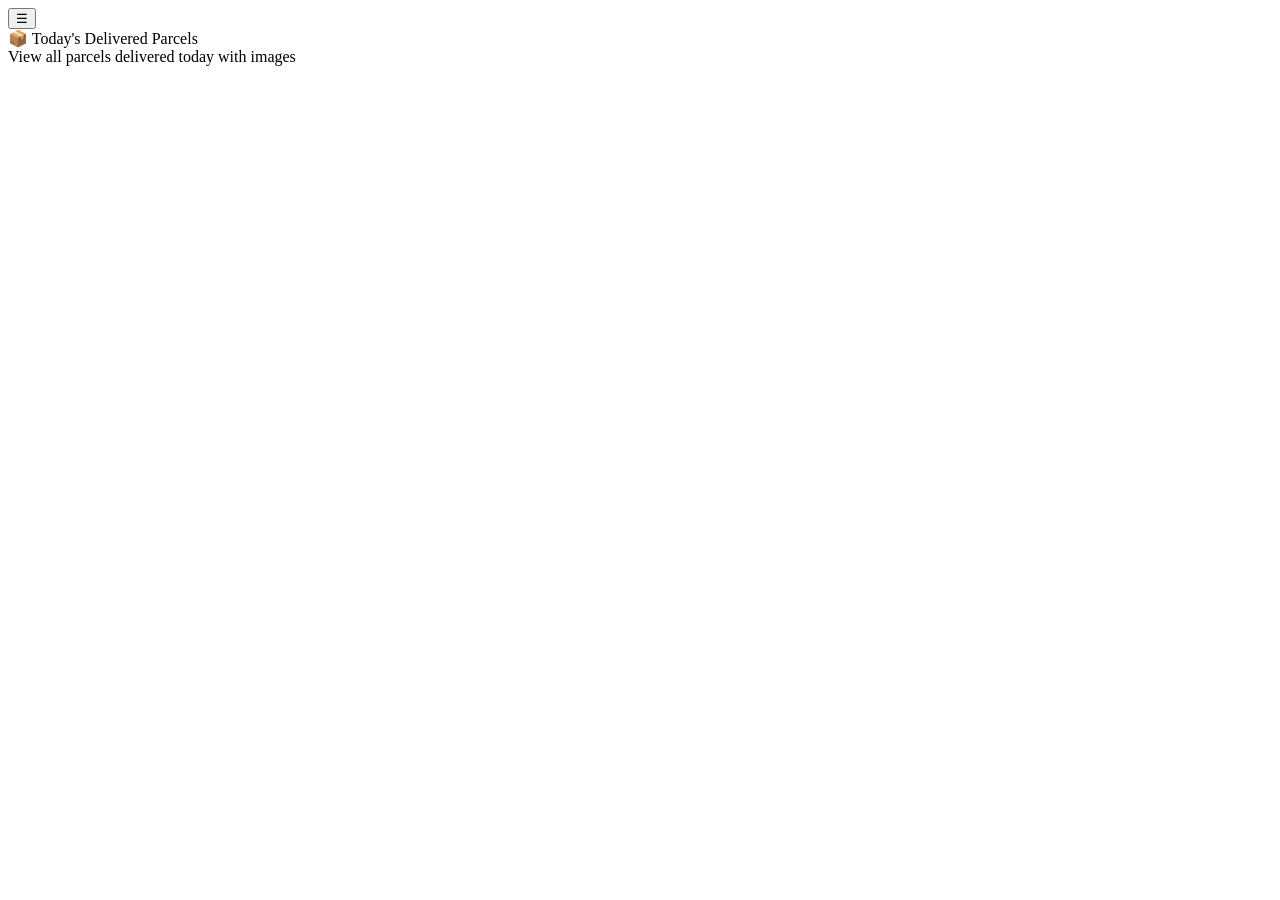
==== delivered_today.html @ 728ce5bb "Add files via upload" ====
<!DOCTYPE html>
<html lang="en">
<head>
  <meta charset="UTF-8">
  <meta name="viewport" content="width=device-width, initial-scale=1.0">
  <title>Today's Delivered Parcels</title>
  <link rel="stylesheet" href="css/style.css"> <!-- Your compiled central application CSS -->
</head>
<body>

  <!-- Layout Engine Hook Selection -->
  <div id="sidebar-injector"></div>

  <!-- Main View Container Context -->
  <div class="main-content" id="mainContent">
    <header class="topbar">
      <button class="menu-btn" onclick="toggleSidebar()" aria-label="Toggle menu">☰</button>
      <div class="page-info">
        <div class="page-title">
          <span>📦</span>
          <span>Today's Delivered Parcels</span>
          <span id="cacheIndicator" class="cache-indicator" style="display: none;">Cached</span>
        </div>
        <div class="page-subtitle">View all parcels delivered today with images</div>
      </div>
    </header>

    <div class="content-wrapper">
      <!-- Unique Local Content Content Node Grid Blocks -->
    </div>
  </div>

  <!-- JavaScript Resource Pipeline Includes -->
  <script src="js/app-core.js"></script>
  <script src="js/pages/delivered-today.js"></script> <!-- Page-specific operational scripts -->
</body>
</html>
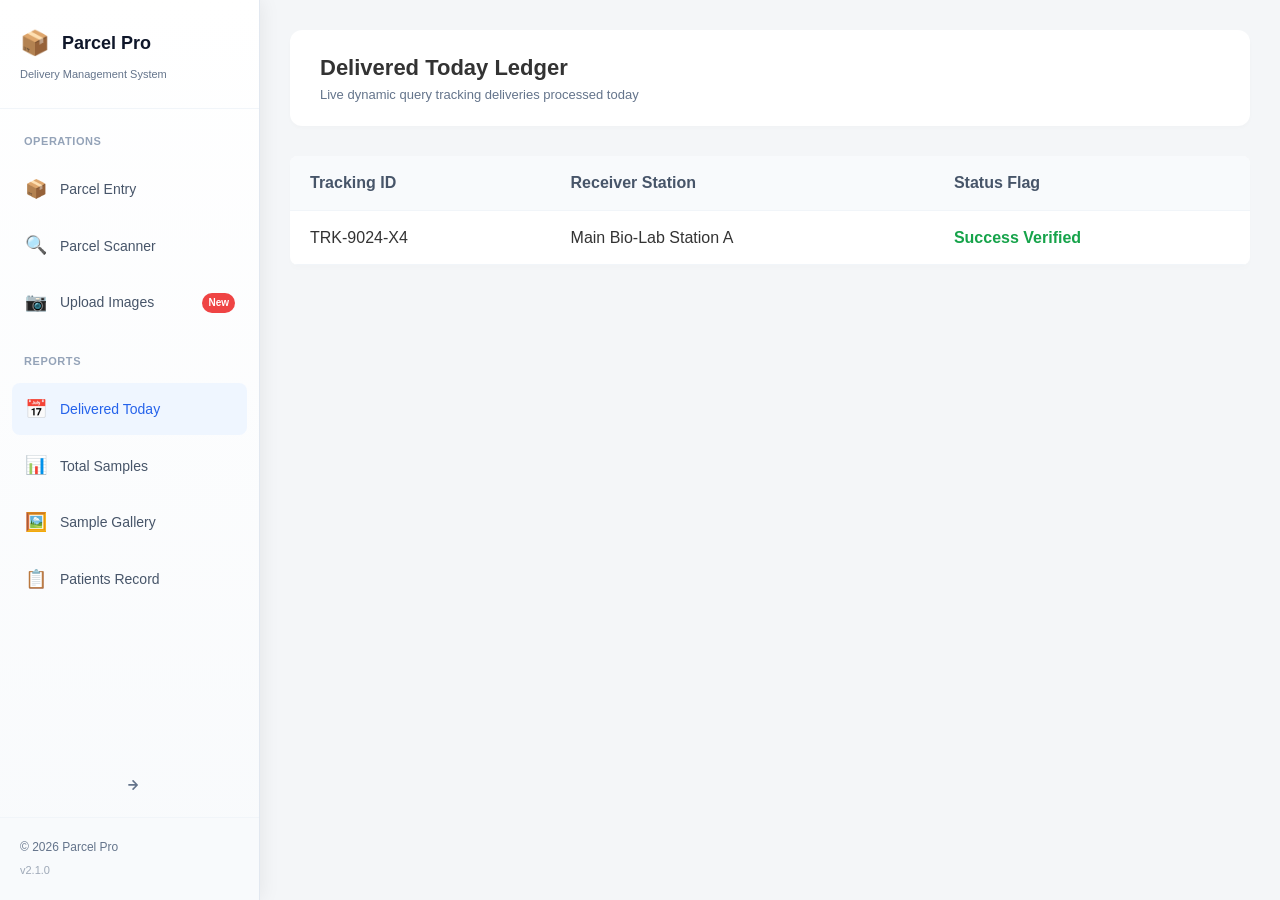
==== commit 1430a6b5: "Create delivered_today.html" ====
--- a/delivered_today.html
+++ b/delivered_today.html
@@ -1,37 +1,48 @@
-<!DOCTYPE html>
-<html lang="en">
-<head>
-  <meta charset="UTF-8">
-  <meta name="viewport" content="width=device-width, initial-scale=1.0">
-  <title>Today's Delivered Parcels</title>
-  <link rel="stylesheet" href="css/style.css"> <!-- Your compiled central application CSS -->
-</head>
-<body>
-
-  <!-- Layout Engine Hook Selection -->
-  <div id="sidebar-injector"></div>
-
-  <!-- Main View Container Context -->
-  <div class="main-content" id="mainContent">
-    <header class="topbar">
-      <button class="menu-btn" onclick="toggleSidebar()" aria-label="Toggle menu">☰</button>
-      <div class="page-info">
-        <div class="page-title">
-          <span>📦</span>
-          <span>Today's Delivered Parcels</span>
-          <span id="cacheIndicator" class="cache-indicator" style="display: none;">Cached</span>
-        </div>
-        <div class="page-subtitle">View all parcels delivered today with images</div>
-      </div>
-    </header>
-
-    <div class="content-wrapper">
-      <!-- Unique Local Content Content Node Grid Blocks -->
-    </div>
-  </div>
-
-  <!-- JavaScript Resource Pipeline Includes -->
-  <script src="js/app-core.js"></script>
-  <script src="js/pages/delivered-today.js"></script> <!-- Page-specific operational scripts -->
-</body>
-</html>+<!DOCTYPE html>
+<html lang="en">
+<head>
+  <meta charset="UTF-8">
+  <meta name="viewport" content="width=device-width, initial-scale=1.0">
+  <title>Today's Delivered Logistics</title>
+  <link rel="stylesheet" href="css/style.css">
+  <style>
+    .report-table { width: 100%; border-collapse: collapse; background: white; border-radius: 8px; overflow: hidden; box-shadow: 0 4px 6px rgba(0,0,0,0.01); }
+    .report-table th, .report-table td { padding: 14px 20px; text-align: left; border-bottom: 1px solid #f1f5f9; }
+    .report-table th { background: #f8fafc; font-weight: 600; color: #475569; }
+  </style>
+</head>
+<body>
+
+  <div id="sidebar-injector"></div>
+
+  <main class="main-content" id="mainContent">
+    <header class="topbar">
+      <button class="menu-btn" onclick="toggleSidebar()">☰</button>
+      <div>
+        <h1 style="font-size: 22px; font-weight: 700;">Delivered Today Ledger</h1>
+        <p style="font-size: 13px; color: #64748b;">Live dynamic query tracking deliveries processed today</p>
+      </div>
+    </header>
+
+    <table class="report-table">
+      <thead>
+        <tr>
+          <th>Tracking ID</th>
+          <th>Receiver Station</th>
+          <th>Status Flag</th>
+        </tr>
+      </thead>
+      <tbody>
+        <tr>
+          <td>TRK-9024-X4</td>
+          <td>Main Bio-Lab Station A</td>
+          <td><span style="color:#16a34a; font-weight:600;">Success Verified</span></td>
+        </tr>
+      </tbody>
+    </table>
+  </main>
+
+  <script src="js/config.js"></script>
+  <script src="js/app-core.js"></script>
+</body>
+</html>
--- a/css/style.css
+++ b/css/style.css
@@ -0,0 +1,260 @@
+/* Core Structural Layout Configurations */
+* {
+  box-sizing: border-box;
+  margin: 0;
+  padding: 0;
+}
+
+body {
+  font-family: -apple-system, BlinkMacSystemFont, 'Segoe UI', Arial, sans-serif;
+  background: #f4f6f8;
+  color: #333;
+  line-height: 1.6;
+  display: flex;
+  min-height: 100vh;
+  overflow-x: hidden;
+}
+
+/* Sidebar Specific Visual Formats */
+.sidebar {
+  width: 260px;
+  background: linear-gradient(180deg, #ffffff 0%, #f8fafc 100%);
+  color: #1e293b;
+  padding: 0;
+  position: fixed;
+  top: 0;
+  left: 0;
+  height: 100%;
+  transition: all 0.3s cubic-bezier(0.4, 0, 0.2, 1);
+  z-index: 1000;
+  overflow-y: auto;
+  box-shadow: 0 0 20px rgba(0, 0, 0, 0.08);
+  border-right: 1px solid #e2e8f0;
+  display: flex;
+  flex-direction: column;
+}
+
+.sidebar.collapsed {
+  width: 70px;
+}
+
+.sidebar-header {
+  padding: 24px 20px;
+  border-bottom: 1px solid #f1f5f9;
+  cursor: pointer;
+  transition: background 0.2s;
+}
+
+.sidebar-header:hover {
+  background: #f8fafc;
+}
+
+.logo {
+  display: flex;
+  align-items: center;
+  gap: 12px;
+}
+
+.logo-icon {
+  font-size: 24px;
+  flex-shrink: 0;
+}
+
+.logo-text {
+  font-weight: 700;
+  font-size: 18px;
+  color: #0f172a;
+  white-space: nowrap;
+  opacity: 1;
+  transition: opacity 0.2s;
+}
+
+.sidebar.collapsed .logo-text,
+.sidebar.collapsed .sidebar-subtitle,
+.sidebar.collapsed .menu-section-title,
+.sidebar.collapsed .menu-item-text,
+.sidebar.collapsed .menu-item-badge,
+.sidebar.collapsed .sidebar-footer {
+  display: none !important;
+}
+
+.sidebar-subtitle {
+  font-size: 11px;
+  color: #64748b;
+  margin-top: 4px;
+  font-weight: 500;
+}
+
+.sidebar-menu {
+  padding: 24px 12px;
+  flex-grow: 1;
+}
+
+.menu-section {
+  margin-bottom: 24px;
+}
+
+.menu-section-title {
+  font-size: 11px;
+  text-transform: uppercase;
+  letter-spacing: 0.05em;
+  color: #94a3b8;
+  font-weight: 700;
+  padding: 0 12px;
+  margin-bottom: 12px;
+}
+
+.menu-items {
+  display: flex;
+  flex-direction: column;
+  gap: 4px;
+}
+
+.menu-item {
+  display: flex;
+  align-items: center;
+  padding: 12px;
+  color: #475569;
+  text-decoration: none;
+  border-radius: 8px;
+  font-weight: 500;
+  font-size: 14px;
+  transition: all 0.2s;
+  position: relative;
+}
+
+.menu-item:hover {
+  background: #f1f5f9;
+  color: #0f172a;
+}
+
+.menu-item.active {
+  background: #eff6ff;
+  color: #2563eb;
+}
+
+.menu-item-icon {
+  font-size: 18px;
+  margin-right: 12px;
+  width: 24px;
+  text-align: center;
+  flex-shrink: 0;
+}
+
+.sidebar.collapsed .menu-item-icon {
+  margin-right: 0;
+}
+
+.menu-item-badge {
+  margin-left: auto;
+  background: #ef4444;
+  color: white;
+  font-size: 10px;
+  padding: 2px 6px;
+  border-radius: 10px;
+  font-weight: 600;
+}
+
+/* Tooltip Display Engine configurations for Collapsed layouts */
+.sidebar.collapsed .menu-item[data-tooltip]:hover::after {
+  content: attr(data-tooltip);
+  position: absolute;
+  left: 80px;
+  top: 50%;
+  transform: translateY(-50%);
+  background: #0f172a;
+  color: white;
+  padding: 6px 12px;
+  border-radius: 6px;
+  font-size: 12px;
+  white-space: nowrap;
+  z-index: 2000;
+  box-shadow: 0 4px 6px -1px rgba(0,0,0,0.1);
+}
+
+.collapse-expand {
+  background: none;
+  border: none;
+  color: #64748b;
+  padding: 12px;
+  cursor: pointer;
+  display: flex;
+  align-items: center;
+  justify-content: center;
+  margin: 12px;
+  border-radius: 8px;
+  transition: background 0.2s;
+}
+
+.collapse-expand:hover {
+  background: #f1f5f9;
+}
+
+.sidebar.collapsed .collapse-expand svg {
+  transform: rotate(180deg);
+}
+
+.sidebar-footer {
+  padding: 20px;
+  font-size: 12px;
+  color: #64748b;
+  border-top: 1px solid #f1f5f9;
+  background: #f8fafc;
+}
+
+/* Master Content Positioning Elements */
+.main-content {
+  flex-grow: 1;
+  margin-left: 260px;
+  padding: 30px;
+  transition: all 0.3s cubic-bezier(0.4, 0, 0.2, 1);
+  min-height: 100vh;
+}
+
+.main-content.sidebar-collapsed {
+  margin-left: 70px;
+}
+
+.topbar {
+  background: white;
+  padding: 20px 30px;
+  border-radius: 12px;
+  box-shadow: 0 2px 4px rgba(0,0,0,0.02);
+  margin-bottom: 30px;
+  display: flex;
+  align-items: center;
+  justify-content: space-between;
+}
+
+.menu-btn {
+  display: none;
+  background: none;
+  border: none;
+  font-size: 24px;
+  cursor: pointer;
+}
+
+/* Adaptive Media Viewport Engine Breakpoints */
+@media (max-width: 768px) {
+  .sidebar {
+    transform: translateX(-100%);
+  }
+  .sidebar.open {
+    transform: translateX(0);
+    width: 260px;
+  }
+  .sidebar.open .logo-text,
+  .sidebar.open .sidebar-subtitle,
+  .sidebar.open .menu-section-title,
+  .sidebar.open .menu-item-text,
+  .sidebar.open .sidebar-footer {
+    display: block !important;
+  }
+  .main-content, .main-content.sidebar-collapsed {
+    margin-left: 0 !important;
+    padding: 15px;
+  }
+  .menu-btn {
+    display: block;
+  }
+}
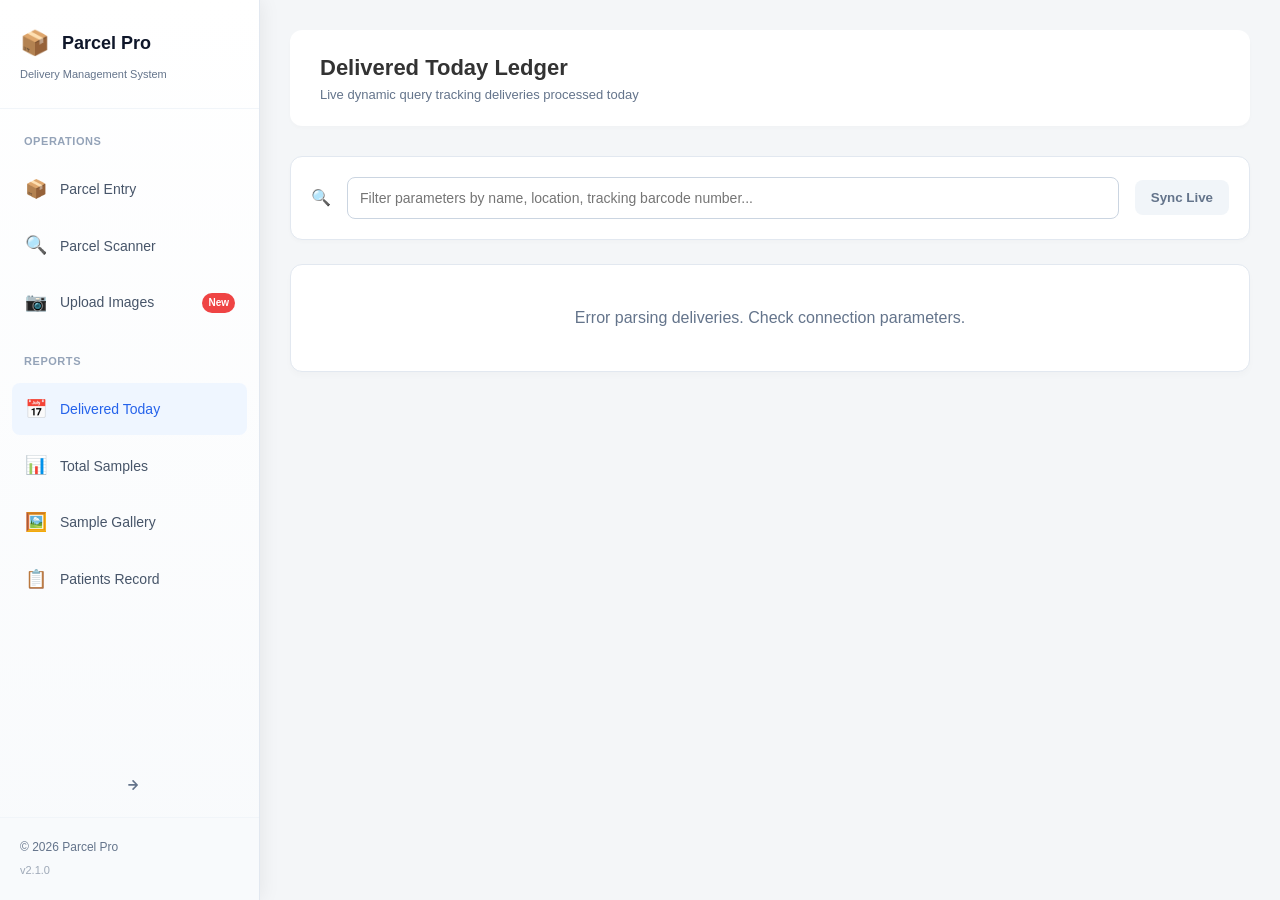
==== commit 78ed4e99: "Update delivered_today.html" ====
--- a/delivered_today.html
+++ b/delivered_today.html
@@ -6,9 +6,31 @@
   <title>Today's Delivered Logistics</title>
   <link rel="stylesheet" href="css/style.css">
   <style>
-    .report-table { width: 100%; border-collapse: collapse; background: white; border-radius: 8px; overflow: hidden; box-shadow: 0 4px 6px rgba(0,0,0,0.01); }
-    .report-table th, .report-table td { padding: 14px 20px; text-align: left; border-bottom: 1px solid #f1f5f9; }
+    /* Page Specific Utility Formats */
+    .controls-panel {
+      background: white; padding: 20px; border-radius: 12px; margin-bottom: 24px;
+      box-shadow: 0 2px 4px rgba(0,0,0,0.02); border: 1px solid #e2e8f0; display: flex; gap: 16px; align-items: center;
+    }
+    .search-box { flex-grow: 1; padding: 12px; border: 1px solid #cbd5e1; border-radius: 8px; font-size: 14px; outline: none; }
+    .search-box:focus { border-color: #2563eb; }
+    .table-card { background: white; border-radius: 12px; border: 1px solid #e2e8f0; overflow-x: auto; box-shadow: 0 4px 6px rgba(0,0,0,0.02); }
+    .report-table { width: 100%; border-collapse: collapse; text-align: left; font-size: 14px; }
+    .report-table th, .report-table td { padding: 14px 20px; border-bottom: 1px solid #f1f5f9; white-space: nowrap; }
     .report-table th { background: #f8fafc; font-weight: 600; color: #475569; }
+    
+    /* Interactive Thumbnail Element Previews */
+    .table-img-wrapper { position: relative; width: 60px; height: 45px; border-radius: 6px; overflow: hidden; cursor: pointer; border: 1px solid #cbd5e1; margin: 0 auto; transition: transform 0.2s; }
+    .table-img-wrapper:hover { transform: scale(1.08); }
+    .table-thumb-preview { width: 100%; height: 100%; object-fit: cover; }
+    .zoom-badge-icon { position: absolute; bottom: 1px; right: 1px; font-size: 9px; background: rgba(0,0,0,0.6); color: white; padding: 1px 3px; border-radius: 4px; pointer-events: none; }
+    mark { background: #fef08a; padding: 1px 3px; border-radius: 4px; }
+
+    /* Photo Lightbox Styles */
+    .lightbox-modal { position: fixed; top: 0; left: 0; width: 100%; height: 100%; background: rgba(15,23,42,0.85); display: flex; align-items: center; justify-content: center; z-index: 3000; opacity: 0; visibility: hidden; transition: all 0.2s ease; }
+    .lightbox-modal.active { opacity: 1; visibility: visible; }
+    .lightbox-frame { background: white; padding: 16px; border-radius: 12px; max-width: 90%; max-height: 85%; display: flex; flex-direction: column; position: relative; }
+    .lightbox-img { max-width: 100%; max-height: 70vh; object-fit: contain; border-radius: 6px; }
+    .close-btn { position: absolute; top: -40px; right: 0; background: none; border: none; color: white; font-size: 32px; cursor: pointer; }
   </style>
 </head>
 <body>
@@ -24,25 +46,40 @@
       </div>
     </header>
 
-    <table class="report-table">
-      <thead>
-        <tr>
-          <th>Tracking ID</th>
-          <th>Receiver Station</th>
-          <th>Status Flag</th>
-        </tr>
-      </thead>
-      <tbody>
-        <tr>
-          <td>TRK-9024-X4</td>
-          <td>Main Bio-Lab Station A</td>
-          <td><span style="color:#16a34a; font-weight:600;">Success Verified</span></td>
-        </tr>
-      </tbody>
-    </table>
+    <div class="controls-panel">
+      <span>🔍</span>
+      <input type="text" id="searchInput" class="search-box" placeholder="Filter parameters by name, location, tracking barcode number...">
+      <button class="collapse-expand" style="margin:0; background:#f1f5f9; font-weight:600; padding:10px 16px;" onclick="forceRefreshDeliveredRecords()">Sync Live</button>
+    </div>
+
+    <div class="table-card">
+      <div id="loadingIndicator" style="padding:40px; text-align:center; color:#64748b; font-weight:500;">Filtering entries matching today's processing date records...</div>
+      <table class="report-table" id="recordsTable" style="display: none;">
+        <thead>
+          <tr>
+            <th style="width: 60px;">S.No</th>
+            <th>Tracking Code</th>
+            <th>Patient Identity</th>
+            <th>Location Node Target</th>
+            <th style="text-align:center; width: 120px;">Image Attachment</th>
+          </tr>
+        </thead>
+        <tbody id="tableBody">
+          </tbody>
+      </table>
+    </div>
   </main>
+
+  <div class="lightbox-modal" id="lightboxOverlay" onclick="if(event.target === this) closeImageLightbox();">
+    <div class="lightbox-frame">
+      <button class="close-btn" onclick="closeImageLightbox()">×</button>
+      <div id="lightboxTitle" style="font-weight:600; font-size:14px; margin-bottom:10px; color:#334155;">Image Evidence Preview</div>
+      <img id="lightboxImage" src="" alt="Fullscreen Evidence Zoom" class="lightbox-img" />
+    </div>
+  </div>
 
   <script src="js/config.js"></script>
   <script src="js/app-core.js"></script>
+  <script src="js/pages/delivered-today.js"></script>
 </body>
 </html>
